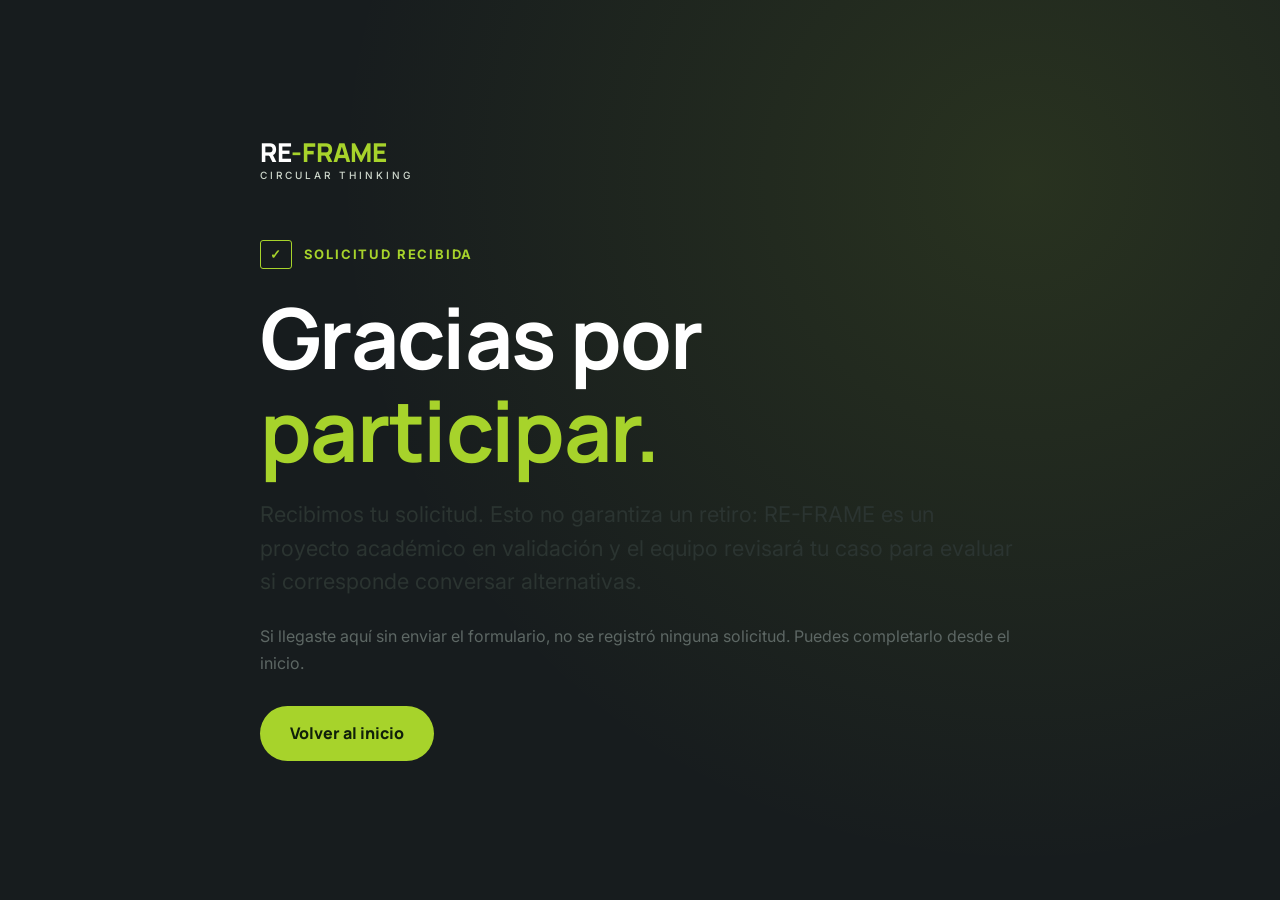
==== gracias.html @ 283e77bb "Publicar landing RE-FRAME V5" ====
<!doctype html>
<html lang="es">
<head>
<meta charset="UTF-8">
<meta name="viewport" content="width=device-width, initial-scale=1">
<meta name="robots" content="noindex">
<title>Solicitud recibida | RE-FRAME</title>
<link rel="icon" href="assets/favicon.svg" type="image/svg+xml">
<link rel="preconnect" href="https://fonts.googleapis.com">
<link rel="preconnect" href="https://fonts.gstatic.com" crossorigin>
<link href="https://fonts.googleapis.com/css2?family=Manrope:wght@500;700;800&family=Inter:wght@400;500;600&display=swap" rel="stylesheet">
<link rel="stylesheet" href="styles.css">
</head>
<body class="thanks" data-page="gracias">
<main class="thanks-main">
  <div class="wrap thanks-inner">
    <a class="brand" href="index.html" aria-label="RE-FRAME, inicio"><span class="brand-text">RE<b>-FRAME</b><small>Circular thinking</small></span></a>
    <p class="kicker light"><span>✓</span> Solicitud recibida</p>
    <h1>Gracias por <em>participar.</em></h1>
    <p class="lead">Recibimos tu solicitud. Esto no garantiza un retiro: RE-FRAME es un proyecto académico en validación y el equipo revisará tu caso para evaluar si corresponde conversar alternativas.</p>
    <p class="muted" id="direct-note" hidden>Si llegaste aquí sin enviar el formulario, no se registró ninguna solicitud. Puedes completarlo desde el inicio.</p>
    <a class="btn btn-lg" href="index.html">Volver al inicio</a>
  </div>
</main>
<script src="script.js"></script>
</body>
</html>
---- styles.css ----
:root{--ink:#14181a;--anth:#171c1e;--anth2:#20272a;--bone:#f4f3ee;--bone2:#e9e8e1;--white:#fff;--green:#a7d32b;--green-d:#3f6b1f;--green-m:#6b9a12;--muted:#5d6764;--line:#d8d9d2;--r:6px;--ff-h:'Manrope','Segoe UI',Arial,sans-serif;--ff-b:'Inter','Segoe UI',Arial,sans-serif}
*{box-sizing:border-box}html{scroll-behavior:smooth;scroll-padding-top:84px}
body{margin:0;font-family:var(--ff-b);color:var(--ink);background:var(--bone);line-height:1.65;-webkit-font-smoothing:antialiased}
img,svg{max-width:100%}a{color:inherit;text-decoration:none}
h1,h2,h3,p,ul,ol{margin-top:0}h1,h2,h3{font-family:var(--ff-h);line-height:1.1;letter-spacing:-.02em}
em{font-style:normal;color:var(--green-m)}
.wrap{width:min(1240px,calc(100% - 48px));margin-inline:auto}
:focus-visible{outline:3px solid var(--green);outline-offset:3px}
.skip{position:absolute;left:-999px;top:8px;background:#fff;color:#000;padding:10px 16px;z-index:100;border-radius:4px}.skip:focus{left:8px}
/* header */
.site-header{position:sticky;top:0;z-index:50;background:rgba(255,255,255,.97);border-bottom:1px solid var(--line);transition:box-shadow .25s}
.site-header.scrolled{box-shadow:0 6px 24px rgba(0,0,0,.08)}
.nav{display:flex;align-items:center;justify-content:space-between;height:76px;gap:24px}
.brand{display:flex;align-items:center;gap:12px;font-family:var(--ff-h);font-weight:800}
.brand-mark{width:42px;height:42px;color:#133e2b;flex:none}
.brand-text{font-size:20px;letter-spacing:.04em;line-height:1.1}.brand-text small{display:block;font-family:var(--ff-b);font-weight:500;font-size:11px;letter-spacing:.02em;color:var(--muted);margin-top:2px}
#menu{display:flex;align-items:center;gap:30px;font-size:14px;font-weight:500}
#menu a:not(.btn){position:relative;padding:6px 0}
#menu a:not(.btn)::after{content:"";position:absolute;left:0;bottom:0;height:2px;width:0;background:var(--green-m);transition:width .25s}
#menu a:not(.btn):hover::after{width:100%}
.burger{display:none;width:44px;height:44px;border:1px solid var(--line);background:#fff;border-radius:var(--r);cursor:pointer;padding:0;flex-direction:column;justify-content:center;align-items:center;gap:5px}
.burger span{display:block;width:20px;height:2px;background:var(--ink);transition:transform .25s,opacity .2s}
.burger[aria-expanded=true] span:nth-child(1){transform:translateY(7px) rotate(45deg)}.burger[aria-expanded=true] span:nth-child(2){opacity:0}.burger[aria-expanded=true] span:nth-child(3){transform:translateY(-7px) rotate(-45deg)}
/* buttons */
.btn{display:inline-flex;align-items:center;justify-content:center;gap:12px;background:var(--green);color:#10200a;font-family:var(--ff-h);font-weight:800;font-size:15px;padding:14px 24px;border:0;border-radius:var(--r);cursor:pointer;transition:transform .2s,background .2s,box-shadow .2s;line-height:1.2;text-align:center}
.btn svg{width:20px;height:20px;transition:transform .2s;flex:none}
.btn:hover{background:#b9e43a;box-shadow:0 8px 22px rgba(167,211,43,.3)}.btn:hover svg{transform:translateX(4px)}
.btn-sm{padding:11px 18px;font-size:13px;background:#133e2b;color:#fff}.btn-sm:hover{background:#1b5a3d;box-shadow:none}
.btn-lg{padding:18px 30px;font-size:16px}.btn-block{width:100%}
/* hero */
.hero{position:relative;background:var(--ink);color:#fff;overflow:hidden;isolation:isolate}



.eyebrow{display:flex;align-items:center;gap:14px;font-size:13px;font-weight:600;letter-spacing:.12em;text-transform:uppercase;color:#cfd8cd;margin-bottom:26px}.eyebrow span{width:40px;height:2px;background:var(--green)}
.hero h1{font-size:clamp(40px,6.2vw,86px);font-weight:800;max-width:900px;margin-bottom:26px;letter-spacing:-.035em}.hero h1 em{color:var(--green)}
.hero-sub{font-size:clamp(17px,1.6vw,21px);max-width:640px;color:#e3e9e1;margin-bottom:38px}
.hero-actions{display:flex;flex-direction:column;align-items:flex-start;gap:16px}.hero-note{font-size:14px;color:#b9c4b8;margin:0}



/* sections */
.section{padding:110px 0}.light{background:var(--bone)}.dark{background:var(--anth);color:#fff}
.kicker{display:flex;align-items:center;gap:12px;font-size:13px;font-weight:700;letter-spacing:.14em;text-transform:uppercase;color:var(--green-d);margin-bottom:22px}
.kicker span{font-family:var(--ff-h);padding:3px 9px;border:1.500px solid currentColor;border-radius:3px;letter-spacing:.04em}.kicker.light{color:var(--green);background:none}
h2{font-size:clamp(30px,4vw,52px);font-weight:800;margin-bottom:20px}.dark h2 em{color:var(--green)}
.lead{font-size:clamp(18px,1.7vw,22px);line-height:1.55;color:#2b3431}.dark .lead{color:#dfe6dd}
.muted{color:var(--muted)}.dark .muted{color:#aeb9ad}
.split{display:grid;grid-template-columns:1fr 1fr;gap:80px;align-items:start}
.prose p{color:#3a4440}.ticks{list-style:none;padding:0;margin:28px 0 0;display:grid;gap:12px}
.ticks li{position:relative;padding:14px 16px 14px 48px;background:#fff;border:1px solid var(--line);border-radius:var(--r);font-size:15px}
.ticks li::before{content:"";position:absolute;left:16px;top:50%;width:18px;height:18px;margin-top:-9px;border-radius:50%;background:var(--green);box-shadow:inset 0 0 0 5px #fff,0 0 0 1.500px var(--green-m)}
.head{display:grid;grid-template-columns:1.2fr 1fr;gap:60px;align-items:end;margin-bottom:56px}.head p{margin:0 0 22px;color:var(--muted);font-size:17px}.dark .head p{color:#aeb9ad}
/* band */
.band{position:relative;min-height:380px;display:flex;align-items:center;background:var(--ink);overflow:hidden;isolation:isolate}
.band-bg{position:absolute;inset:0;z-index:-2;background:url('assets/banda.svg') center/cover no-repeat;background-color:#161c18}
.band::after{content:"";position:absolute;inset:0;z-index:-1;background:linear-gradient(90deg,rgba(14,18,16,.88),rgba(14,18,16,.35))}
.band-inner p{font-family:var(--ff-h);font-weight:800;font-size:clamp(26px,3.6vw,46px);line-height:1.15;color:#fff;max-width:760px;margin:0;letter-spacing:-.02em}
/* cards */
.cards{display:grid;grid-template-columns:repeat(3,1fr);gap:24px}
.card{background:var(--anth2);border:1px solid rgba(255,255,255,.1);border-radius:10px;padding:36px 32px 34px;display:flex;flex-direction:column;transition:transform .25s,border-color .25s,background .25s;position:relative;overflow:hidden}
.card::before{content:"";position:absolute;left:0;top:0;height:3px;width:0;background:var(--green);transition:width .35s}
.card:hover{transform:translateY(-4px);border-color:rgba(167,211,43,.45);background:#262f32}.card:hover::before{width:100%}
.card-top{display:flex;justify-content:space-between;align-items:flex-start;margin-bottom:30px}
.icon{width:112px;height:112px;border-radius:14px;background:rgba(167,211,43,.1);border:1px solid rgba(167,211,43,.3);display:grid;place-items:center;color:#fff}
.icon svg{width:76px;height:76px}
.num{font-family:var(--ff-h);font-size:54px;font-weight:800;line-height:1;color:rgba(255,255,255,.12)}
.card h3{font-size:26px;font-weight:800;margin-bottom:14px;color:#fff}
.card>p{color:#c4cfc3;font-size:16px;margin-bottom:24px}
.card ul{list-style:none;padding:20px 0 0;margin:auto 0 0;border-top:1px solid rgba(255,255,255,.12);display:grid;gap:10px;font-size:14.5px;color:#e4eae2}
.card li{display:flex;gap:10px;align-items:center}.card li::before{content:"";width:8px;height:8px;background:var(--green);border-radius:2px;flex:none}
/* steps */
.steps{list-style:none;padding:0;margin:0;display:grid;grid-template-columns:repeat(3,1fr);gap:24px;counter-reset:s}
.steps li{position:relative;background:#fff;border:1px solid var(--line);border-radius:10px;padding:34px 30px;transition:transform .25s,box-shadow .25s}
.steps li:hover{transform:translateY(-3px);box-shadow:0 14px 34px rgba(20,24,26,.09)}
.steps svg{width:64px;height:64px;color:#133e2b;margin-bottom:22px}
.step-n{position:absolute;right:26px;top:22px;font-family:var(--ff-h);font-weight:800;font-size:64px;line-height:1;color:var(--bone2)}
.steps h3{font-size:22px;margin-bottom:10px}.steps p{margin:0;color:var(--muted);font-size:16px}
/* validation */
.status{display:grid;gap:14px}
.status-row{display:grid;grid-template-columns:116px 1fr;gap:18px;align-items:start;padding:20px 22px;background:var(--anth2);border:1px solid rgba(255,255,255,.1);border-radius:8px}
.status-row p{margin:0;color:#d5ddd3;font-size:15.500px}
.tag{font-size:12px;font-weight:700;letter-spacing:.08em;text-transform:uppercase;padding:6px 10px;border-radius:4px;text-align:center}
.tag.ok{background:var(--green);color:#10200a}.tag.run{background:#e9c46a;color:#2a2008}.tag.pend{background:transparent;color:#d5ddd3;border:1px solid rgba(255,255,255,.35)}
/* form */
.form-grid{display:grid;grid-template-columns:.9fr 1.1fr;gap:70px;align-items:start}
.notice{display:flex;gap:14px;background:#fff;border:1px solid var(--line);border-left:4px solid var(--green-m);padding:18px 20px;border-radius:var(--r);margin-top:28px}
.notice svg{width:26px;height:26px;flex:none;color:var(--green-d);margin-top:2px}.notice p{margin:0;font-size:15px;color:#3a4440}
#lead-form{background:#fff;border:1px solid var(--line);border-radius:12px;padding:38px;box-shadow:0 22px 50px rgba(20,24,26,.08)}
.row{display:grid;grid-template-columns:1fr 1fr;gap:16px}.field{margin-bottom:18px;min-width:0}
label,legend{display:block;font-size:14px;font-weight:600;margin-bottom:7px;color:#222b28}
input:not([type=checkbox]),select{width:100%;font:inherit;font-size:16px;padding:13px 14px;border:1.500px solid #bfc3bb;border-radius:var(--r);background:#fff;color:var(--ink);transition:border-color .2s,box-shadow .2s}
input:hover,select:hover{border-color:#8f978f}input:focus,select:focus{outline:none;border-color:var(--green-m);box-shadow:0 0 0 4px rgba(107,154,18,.2)}
input.invalid,select.invalid{border-color:#b3261e}
fieldset.contact-set{border:0;padding:0;margin:0 0 18px}fieldset.contact-set .field{margin-bottom:0}fieldset legend{padding:0}
.check{display:flex;gap:12px;align-items:flex-start;font-weight:400;font-size:14.500px;margin:6px 0 20px;cursor:pointer}.check input{width:20px;height:20px;margin-top:2px;accent-color:#3f6b1f;flex:none}
.form-error{background:#fdecea;color:#7a1712;border:1px solid #f1b5b0;padding:12px 14px;border-radius:var(--r);font-size:14.500px;margin-bottom:16px}
.form-note{font-size:13.500px;color:var(--muted);text-align:center;margin:14px 0 0}
.bot{position:absolute;left:-9999px;height:0;overflow:hidden}
.btn[disabled]{opacity:.65;cursor:progress}
/* final */
.final{padding:90px 0;background:linear-gradient(135deg,#133e2b,#171c1e)}
.final-inner{display:flex;align-items:center;justify-content:space-between;gap:40px;flex-wrap:wrap}.final h2{margin:0;max-width:640px}
/* footer */
.site-footer{background:#0f1315;color:#aeb9ad;padding:60px 0 0;font-size:14.500px}
.foot{display:grid;grid-template-columns:1.2fr 1fr 1.2fr;gap:50px;padding-bottom:40px}.foot strong{display:block;color:#fff;font-family:var(--ff-h);letter-spacing:.06em;margin-bottom:10px}.foot p{margin:0}
.foot-bottom{border-top:1px solid rgba(255,255,255,.1);padding:20px 0;font-size:13px}
/* thanks */
.thanks{background:var(--anth);color:#fff}.thanks-main{min-height:100vh;display:flex;align-items:center;background:radial-gradient(circle at 80% 20%,rgba(167,211,43,.12),transparent 55%),var(--anth)}
.thanks-inner{padding:60px 0;max-width:760px}.thanks .brand{color:#fff;margin-bottom:60px}.thanks .brand-text small{color:#aeb9ad}
.thanks h1{font-size:clamp(44px,7vw,84px);margin-bottom:22px}.thanks h1 em{color:var(--green)}.thanks .lead{margin-bottom:24px}.thanks .btn{margin-top:14px}
/* reveal */
.reveal{opacity:0;transform:translateY(18px);transition:opacity .6s,transform .6s}.reveal.in{opacity:1;transform:none}
@media (prefers-reduced-motion:reduce){*{transition:none!important;animation:none!important;scroll-behavior:auto!important}.reveal{opacity:1;transform:none}}
/* responsive */
@media (max-width:980px){
.split,.head,.form-grid{grid-template-columns:1fr;gap:34px}.head{margin-bottom:40px}.cards,.steps{grid-template-columns:1fr}.foot{grid-template-columns:1fr;gap:28px}
.burger{display:flex}
#menu{position:absolute;left:0;right:0;top:76px;background:#fff;border-bottom:1px solid var(--line);flex-direction:column;align-items:stretch;gap:0;padding:8px 24px 22px;display:none;box-shadow:0 18px 30px rgba(0,0,0,.1)}
#menu.open{display:flex}#menu a:not(.btn){padding:15px 0;border-bottom:1px solid var(--line);font-size:16px}#menu a:not(.btn)::after{display:none}#menu .btn{margin-top:16px;padding:15px}
.section{padding:76px 0}

#lead-form{padding:26px 20px}.row{grid-template-columns:1fr;gap:0}.status-row{grid-template-columns:1fr;gap:10px}.tag{justify-self:start}
.final-inner{flex-direction:column;align-items:flex-start}.final .btn{width:100%}.hero-actions .btn{width:100%}
}
@media (max-width:480px){.wrap{width:calc(100% - 32px)}.brand-text small{display:none}.icon{width:96px;height:96px}.icon svg{width:64px;height:64px}.card{padding:28px 22px}}

/* ===== V5 ===== */
.site-header{position:fixed;left:0;right:0;top:0;background:rgba(12,16,14,.88);backdrop-filter:blur(10px);-webkit-backdrop-filter:blur(10px);border-bottom:1px solid rgba(255,255,255,.08);color:#fff}
.site-header.scrolled{background:rgba(12,16,14,.97)}
body{padding-top:0}.nav{height:80px}
.brand{color:#fff}.brand-mark{width:46px;height:46px;color:#fff}
.brand-text{font-size:26px;font-weight:800;letter-spacing:-.01em;line-height:1}.brand-text b{color:var(--green);font-weight:800}
.brand-text small{font-size:10px;letter-spacing:.3em;text-transform:uppercase;color:#cfd8cd;margin-top:5px;font-weight:500}
#menu{color:#fff}#menu a:not(.btn)::after{background:var(--green)}
.btn-sm{background:var(--green);color:#10200a;border-radius:999px;padding:13px 22px}.btn-sm:hover{background:#b9e43a}
.btn-lg{border-radius:999px}
.burger{background:transparent;border-color:rgba(255,255,255,.3)}.burger span{background:#fff}
html{scroll-padding-top:80px}
.hero{min-height:min(100vh,860px);display:flex;flex-direction:column;justify-content:space-between;background:#0d1210;padding-top:80px}
.hero-bg{position:absolute;inset:0;z-index:-2;background:#0d1210 url('assets/hero.jpg') right 80px/min(60vw,1150px) auto no-repeat}
.hero-shade{position:absolute;inset:0;z-index:-1;background:linear-gradient(90deg,#0d1210 0%,#0d1210 36%,rgba(13,18,16,.55) 46%,rgba(13,18,16,0) 62%),linear-gradient(0deg,#0d1210 0%,#0d1210 18%,rgba(13,18,16,0) 48%),linear-gradient(180deg,rgba(13,18,16,.8) 0%,rgba(13,18,16,0) 14%)}
.hero-inner{padding:56px 0 44px;max-width:1240px}
.eyebrow{display:block;font-size:14px;letter-spacing:.22em;line-height:1.7;margin-bottom:34px}
.hero h1{font-size:clamp(42px,6vw,88px);line-height:1.02;letter-spacing:-.03em;margin-bottom:28px;max-width:none}
.hero-sub{font-size:clamp(17px,1.5vw,20px);max-width:600px;margin-bottom:34px}
.hero-note{font-size:14px;color:#b9c4b8;margin:18px 0 0}
.hero-words{position:absolute;right:max(24px,calc((100% - 1240px)/2));top:28%;list-style:none;margin:0;padding:14px 0 0;border-top:2px solid var(--green);font-size:13px;letter-spacing:.28em;text-transform:uppercase;color:#fff;display:grid;gap:10px}
.hero-strip{list-style:none;margin:0 0 28px;padding:26px 32px;display:grid;grid-template-columns:repeat(3,1fr);background:rgba(10,14,12,.78);backdrop-filter:blur(8px);-webkit-backdrop-filter:blur(8px);border:1px solid rgba(255,255,255,.1);border-radius:14px}
.hero-strip li{display:flex;gap:18px;align-items:flex-start;padding:0 26px}.hero-strip li+li{border-left:1px solid rgba(255,255,255,.18)}.hero-strip li:first-child{padding-left:0}
.hero-strip svg{width:54px;height:54px;color:var(--green);flex:none}
.hero-strip b{display:block;font-family:var(--ff-h);font-size:18px;margin-bottom:4px}.hero-strip span{font-size:14.500px;color:#cdd6cb;line-height:1.5}
.photo{margin:0;position:relative;border-radius:12px;overflow:hidden;background:#0d1210;box-shadow:0 24px 50px rgba(0,0,0,.22)}
.photo img{display:block;width:100%;height:auto}.photo figcaption{position:absolute;left:0;right:0;bottom:0;padding:34px 20px 14px;font-size:12.500px;letter-spacing:.04em;color:#e4eae2;background:linear-gradient(0deg,rgba(0,0,0,.72),transparent)}
.photo.tall{max-width:440px;justify-self:center}.split-rev{grid-template-columns:.8fr 1.2fr;align-items:center}.split{align-items:center}
.feat{list-style:none;padding:0;margin:26px 0;display:grid;gap:14px}.feat li{padding:16px 18px 16px 22px;border-left:3px solid var(--green);background:rgba(255,255,255,.05);color:#d5ddd3;font-size:16px}.feat b{color:#fff}
.small{font-size:14px}
.cards-light .card{background:#fff;border-color:var(--line)}.cards-light .card:hover{background:#fff;border-color:var(--green-m);box-shadow:0 18px 40px rgba(20,24,26,.1)}
.cards-light .icon{background:#133e2b;border-color:#133e2b}.cards-light .num{color:#e3e3dc}.cards-light .card h3{color:var(--ink)}.cards-light .card>p{color:#46514d}.cards-light .card ul{border-top-color:var(--line);color:#2a3330}
#proceso.dark .steps li{background:var(--anth2);border-color:rgba(255,255,255,.1)}#proceso.dark .steps svg{color:var(--green)}#proceso.dark .steps p{color:#bfcabd}#proceso.dark .step-n{color:rgba(255,255,255,.07)}#proceso.dark .steps h3{color:#fff}
.thanks .brand-text small{color:#cfd8cd}
@media (max-width:980px){
.hero{padding-top:80px;min-height:0}.hero-bg{background-size:cover;background-position:65% 100%}
.hero-shade{background:linear-gradient(180deg,#0d1210 0%,rgba(13,18,16,.88) 45%,rgba(13,18,16,.7) 100%)}
.hero-words{display:none}.hero-inner{padding:40px 0 32px}.hero .btn{width:100%}
.hero-strip{grid-template-columns:1fr;padding:8px 20px;gap:0}.hero-strip li,.hero-strip li:first-child{padding:18px 0}.hero-strip li+li{border-left:0;border-top:1px solid rgba(255,255,255,.15)}
.split-rev{grid-template-columns:1fr}.photo.tall{max-width:360px}#menu{top:80px;background:#0f1411;border-bottom-color:rgba(255,255,255,.1)}#menu a:not(.btn){border-bottom-color:rgba(255,255,255,.12)}
}
@media (max-width:480px){.brand-text{font-size:22px}.brand-text small{display:block;font-size:8.500px}.eyebrow{font-size:12px}}

.hero-bg{-webkit-mask-image:linear-gradient(180deg,#000 0,#000 calc(80px + 34vw),transparent calc(80px + 43vw));mask-image:linear-gradient(180deg,#000 0,#000 calc(80px + 34vw),transparent calc(80px + 43vw))}
@media (max-width:980px){.hero-bg{-webkit-mask-image:none;mask-image:none}}
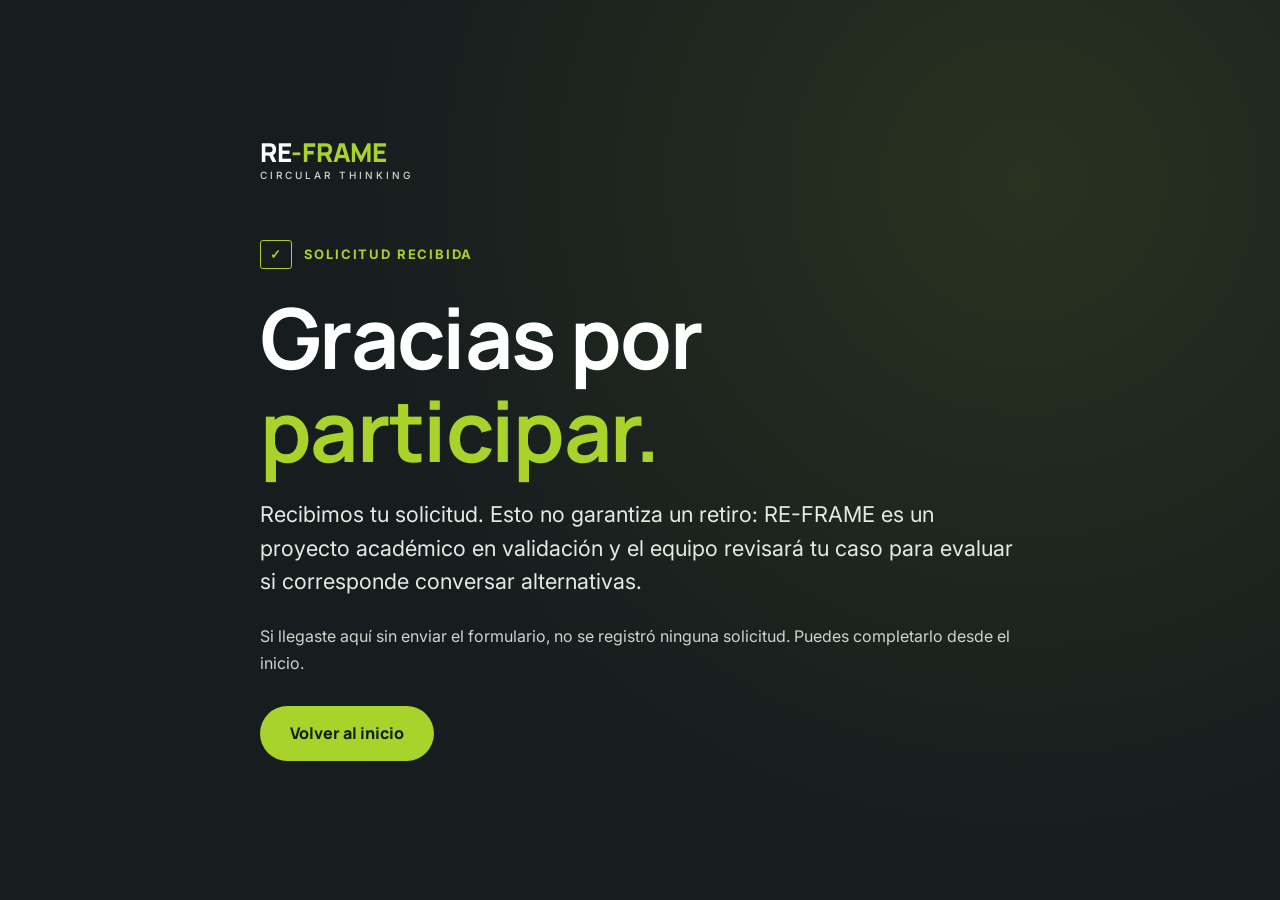
==== commit 7c2b805c: "corregido todo" ====
--- a/gracias.html
+++ b/gracias.html
@@ -2,6 +2,14 @@
 <html lang="es">
 <head>
 <meta charset="UTF-8">
+<!-- Google tag (gtag.js) · GA4 -->
+<script async src="https://www.googletagmanager.com/gtag/js?id=G-PRWCV5HMJY"></script>
+<script>
+  window.dataLayer = window.dataLayer || [];
+  function gtag(){dataLayer.push(arguments);}
+  gtag('js', new Date());
+  gtag('config', 'G-PRWCV5HMJY');
+</script>
 <meta name="viewport" content="width=device-width, initial-scale=1">
 <meta name="robots" content="noindex">
 <title>Solicitud recibida | RE-FRAME</title>
--- a/styles.css
+++ b/styles.css
@@ -170,3 +170,7 @@
 
 .hero-bg{-webkit-mask-image:linear-gradient(180deg,#000 0,#000 calc(80px + 34vw),transparent calc(80px + 43vw));mask-image:linear-gradient(180deg,#000 0,#000 calc(80px + 34vw),transparent calc(80px + 43vw))}
 @media (max-width:980px){.hero-bg{-webkit-mask-image:none;mask-image:none}}
+
+/* Legibilidad de los mensajes en la página de confirmación */
+.thanks .lead { color: #e4ebe3; }
+.thanks .muted { color: #cbd6cb; }
